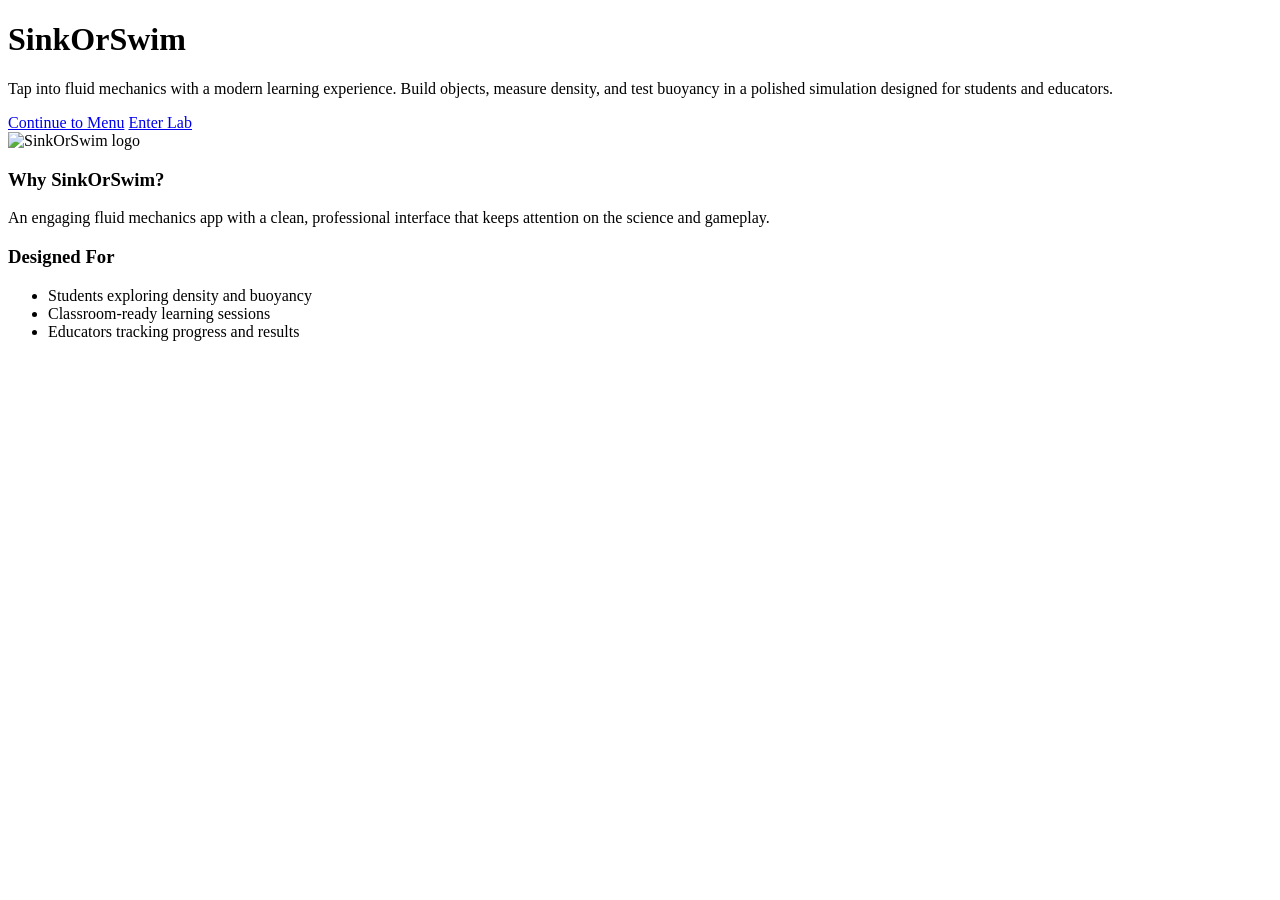
==== index.html @ 9ff9608d "Add files via upload" ====
<!DOCTYPE html>
<html lang="en">
<head>
  <meta charset="UTF-8">
  <meta name="viewport" content="width=device-width, initial-scale=1.0">
  <title>SinkOrSwim | Opening Page</title>
  <link rel="stylesheet" href="style.css">
</head>
<body>
  <div class="launch-page">
    <div class="launch-card">
      <div class="hero-panel">
        <div class="hero-left">
          <h1>SinkOrSwim</h1>
          <p>Tap into fluid mechanics with a modern learning experience. Build objects, measure density, and test buoyancy in a polished simulation designed for students and educators.</p>
          <div class="hero-actions">
            <a class="btn-primary" href="menupage.html">Continue to Menu</a>
            <a class="btn-secondary" href="simulation.html">Enter Lab</a>
          </div>
        </div>
        <div class="hero-image">
          <img src="images/SinkOrSwim.jpg" alt="SinkOrSwim logo">
        </div>
      </div>

      <div class="summary-panel">
        <div class="summary-card">
          <h3>Why SinkOrSwim?</h3>
          <p>An engaging fluid mechanics app with a clean, professional interface that keeps attention on the science and gameplay.</p>
        </div>
        <div class="summary-card">
          <h3>Designed For</h3>
          <ul>
            <li>Students exploring density and buoyancy</li>
            <li>Classroom-ready learning sessions</li>
            <li>Educators tracking progress and results</li>
          </ul>
        </div>
      </div>
    </div>
  </div>
</body>
</html>
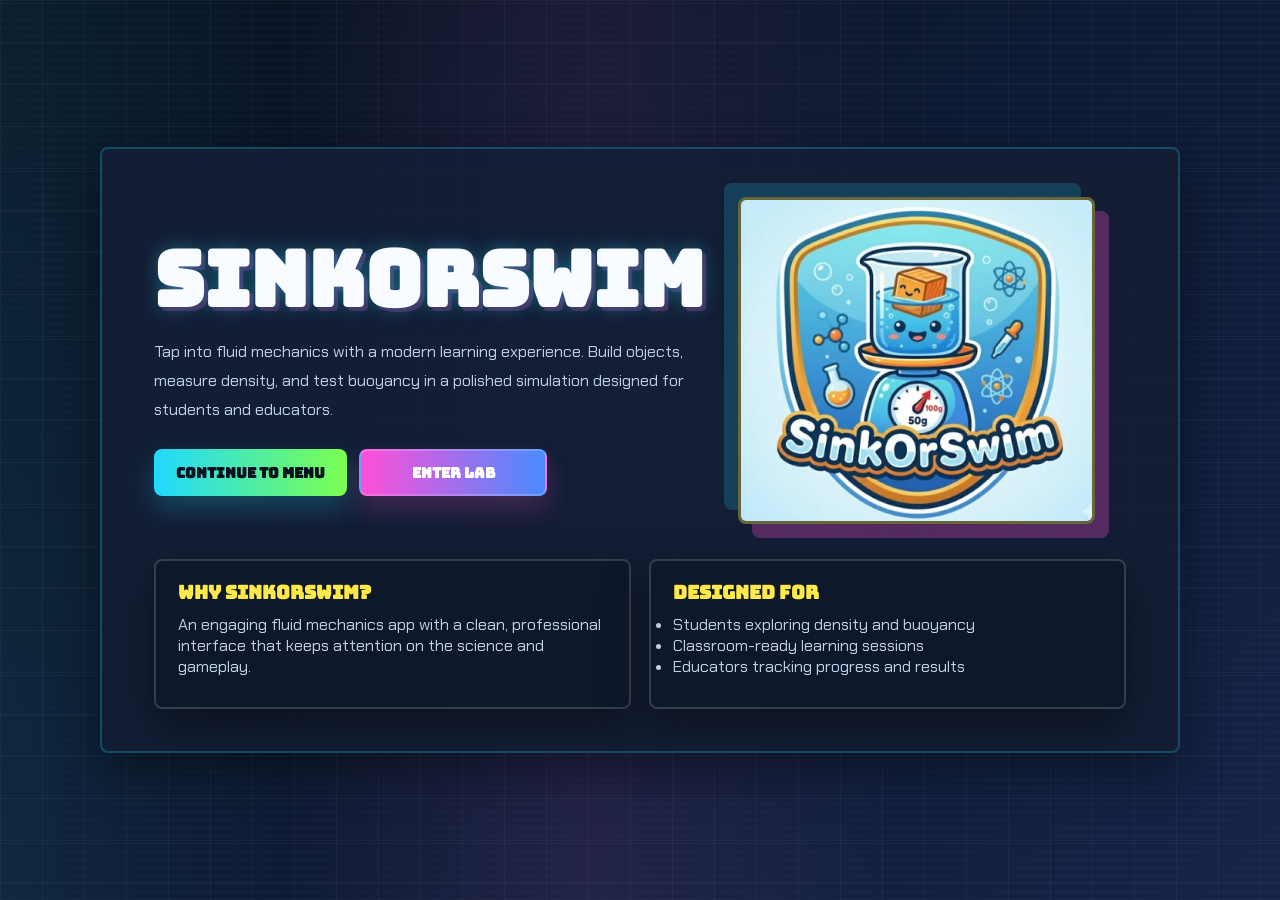
==== commit 89f491de: "Update index.html" ====
--- a/index.html
+++ b/index.html
@@ -3,9 +3,9 @@
 <head>
   <meta charset="UTF-8">
   <meta name="viewport" content="width=device-width, initial-scale=1.0">
-  <title>SinkOrSwim | Opening Page</title>
-  <link rel="stylesheet" href="style.css">
-</head>
+  <title>SinkOrSwim | Opening Page</title>
+  <link rel="stylesheet" href="style.css">
+</head>
 <body>
   <div class="launch-page">
     <div class="launch-card">
@@ -19,7 +19,7 @@
           </div>
         </div>
         <div class="hero-image">
-          <img src="images/SinkOrSwim.jpg" alt="SinkOrSwim logo">
+          <img src="SinkOrSwim.jpg" alt="SinkOrSwim logo">
         </div>
       </div>
 
--- a/style.css
+++ b/style.css
@@ -0,0 +1,1323 @@
+/*==================================================
+  VIVID ARCADE GAME UI
+==================================================*/
+
+@import url('https://fonts.googleapis.com/css2?family=Bungee&family=Chakra+Petch:wght@400;500;600;700&family=Press+Start+2P&display=swap');
+
+:root {
+  --bg: #07111f;
+  --bg-deep: #050912;
+  --panel: rgba(14, 24, 43, 0.88);
+  --panel-strong: rgba(20, 31, 54, 0.96);
+  --line: rgba(255, 255, 255, 0.16);
+  --text: #f8fbff;
+  --muted: #bfd0e6;
+  --cyan: #20d9ff;
+  --lime: #7cff4f;
+  --pink: #ff4fd8;
+  --orange: #ff9f1c;
+  --yellow: #ffe94a;
+  --red: #ff496f;
+  --blue: #498cff;
+  --accent: var(--cyan);
+  --accent-2: var(--lime);
+  --accent-3: var(--yellow);
+  --danger: var(--red);
+  --stroke: var(--line);
+  --stroke-strong: rgba(32, 217, 255, 0.45);
+  --shadow: 0 18px 48px rgba(0, 0, 0, 0.42);
+  --radius: 8px;
+}
+
+* {
+  box-sizing: border-box;
+  margin: 0;
+  padding: 0;
+}
+
+html {
+  scroll-behavior: smooth;
+}
+
+body {
+  min-height: 100vh;
+  overflow-x: hidden;
+  color: var(--text);
+  font-family: 'Chakra Petch', system-ui, -apple-system, BlinkMacSystemFont, sans-serif;
+  background:
+    linear-gradient(rgba(255, 255, 255, 0.035) 1px, transparent 1px),
+    linear-gradient(90deg, rgba(255, 255, 255, 0.035) 1px, transparent 1px),
+    linear-gradient(135deg, #07111f 0%, #152449 32%, #31174d 64%, #07111f 100%);
+  background-size: 42px 42px, 42px 42px, 320% 320%;
+  animation: bgMove 16s ease infinite;
+}
+
+body::before {
+  content: "";
+  position: fixed;
+  inset: 0;
+  pointer-events: none;
+  background:
+    linear-gradient(90deg, rgba(32, 217, 255, 0.12), transparent 22%, rgba(255, 79, 216, 0.12), transparent 70%),
+    repeating-linear-gradient(0deg, rgba(255, 255, 255, 0.045) 0 1px, transparent 1px 8px);
+  mix-blend-mode: screen;
+  opacity: 0.6;
+  z-index: -1;
+}
+
+@keyframes bgMove {
+  0% { background-position: 0 0, 0 0, 0% 50%; }
+  50% { background-position: 0 0, 0 0, 100% 50%; }
+  100% { background-position: 0 0, 0 0, 0% 50%; }
+}
+
+h1,
+h2,
+h3,
+h4,
+h5 {
+  color: var(--text);
+  font-family: 'Bungee', 'Chakra Petch', sans-serif;
+  letter-spacing: 0;
+  line-height: 1.05;
+}
+
+p,
+li {
+  color: var(--muted);
+}
+
+a {
+  color: inherit;
+}
+
+/*==================================================
+  LAYOUT
+==================================================*/
+
+.main,
+.container {
+  width: min(1180px, calc(100% - 32px));
+  margin: 0 auto;
+  padding: 36px 0;
+}
+
+.main {
+  min-height: 100vh;
+}
+
+.index-home,
+.authors-page {
+  display: flex;
+  flex-direction: column;
+  justify-content: center;
+  gap: 24px;
+}
+
+.card,
+.simulation,
+.stat,
+.summary-card,
+.author-card,
+.menu-card,
+.signup-card,
+.modal-content {
+  background: var(--panel);
+  border: 2px solid var(--line);
+  border-radius: var(--radius);
+  box-shadow: var(--shadow);
+  backdrop-filter: blur(16px);
+}
+
+.card {
+  padding: 28px;
+  margin-bottom: 24px;
+}
+
+.card h1,
+.card h2,
+.card h3,
+.card h4,
+.signup-card h2,
+#res-name,
+#modal-title {
+  color: var(--yellow) !important;
+}
+
+.card p,
+.signup-card p,
+#res-percent {
+  color: var(--muted) !important;
+}
+
+.card:hover,
+.menu-card:hover,
+.author-card:hover,
+.summary-card:hover {
+  border-color: rgba(32, 217, 255, 0.58);
+  transform: translateY(-4px);
+  box-shadow: 0 22px 54px rgba(32, 217, 255, 0.15), var(--shadow);
+}
+
+.eyebrow,
+.menu-card-tag,
+.badge {
+  display: inline-flex;
+  align-items: center;
+  width: fit-content;
+  min-height: 30px;
+  padding: 6px 12px;
+  border-radius: var(--radius);
+  color: #07111f;
+  background: linear-gradient(90deg, var(--yellow), var(--orange));
+  font-size: 0.74rem;
+  font-weight: 800;
+  letter-spacing: 0.08em;
+  text-transform: uppercase;
+}
+
+/*==================================================
+  NAV AND BUTTONS
+==================================================*/
+
+nav,
+.sidebar {
+  background: rgba(7, 17, 31, 0.86);
+  border-right: 2px solid rgba(32, 217, 255, 0.18);
+  backdrop-filter: blur(16px);
+}
+
+nav {
+  position: sticky;
+  top: 0;
+  z-index: 20;
+  display: flex;
+  align-items: center;
+  justify-content: space-between;
+  padding: 14px 32px;
+  border-right: 0;
+  border-bottom: 2px solid rgba(32, 217, 255, 0.18);
+}
+
+nav a,
+.sidebar a {
+  display: block;
+  color: var(--text);
+  text-decoration: none;
+  font-weight: 700;
+  border-radius: var(--radius);
+  transition: transform 0.2s ease, background 0.2s ease, color 0.2s ease;
+}
+
+nav a {
+  padding: 10px 16px;
+}
+
+nav a:hover,
+.sidebar a:hover {
+  color: #07111f;
+  background: linear-gradient(90deg, var(--lime), var(--cyan));
+  transform: translateY(-2px);
+}
+
+button,
+.btn,
+.btn-primary,
+.btn-secondary,
+.btn-success,
+.btn-warning,
+.btn-purple,
+.btn-danger,
+.btn-reset,
+.sim-primary-btn,
+.sim-open-btn {
+  display: inline-flex;
+  align-items: center;
+  justify-content: center;
+  min-height: 46px;
+  border: 0;
+  border-radius: var(--radius);
+  padding: 12px 22px;
+  color: #07111f;
+  font: 800 0.9rem 'Bungee', 'Chakra Petch', sans-serif;
+  text-decoration: none;
+  cursor: pointer;
+  background: linear-gradient(90deg, var(--cyan), var(--lime));
+  box-shadow: 0 12px 26px rgba(32, 217, 255, 0.22);
+  transition: transform 0.18s ease, filter 0.18s ease, box-shadow 0.18s ease;
+}
+
+button:hover,
+.btn:hover,
+.btn-primary:hover,
+.btn-secondary:hover,
+.btn-success:hover,
+.btn-warning:hover,
+.btn-purple:hover,
+.btn-danger:hover,
+.btn-reset:hover,
+.sim-primary-btn:hover,
+.sim-open-btn:hover {
+  transform: translateY(-2px);
+  filter: saturate(1.18);
+  box-shadow: 0 16px 34px rgba(255, 79, 216, 0.2);
+}
+
+.btn-primary { background: linear-gradient(90deg, var(--cyan), var(--lime)) !important; color: #07111f !important; }
+.btn-success { background: linear-gradient(90deg, var(--lime), #27f5a6) !important; color: #07111f !important; }
+.btn-warning { background: linear-gradient(90deg, var(--yellow), var(--orange)) !important; color: #07111f !important; }
+.btn-purple { background: linear-gradient(90deg, var(--pink), var(--blue)) !important; color: white !important; }
+.btn-danger,
+.btn-reset { background: linear-gradient(90deg, var(--red), var(--orange)) !important; color: white !important; }
+
+.btn-secondary {
+  color: white !important;
+  background: linear-gradient(90deg, var(--pink), var(--blue)) !important;
+  border: 2px solid rgba(255, 255, 255, 0.18);
+  box-shadow: 0 12px 26px rgba(255, 79, 216, 0.2);
+}
+
+.back-button {
+  position: fixed;
+  top: 16px;
+  left: 16px;
+  z-index: 50;
+}
+
+/*==================================================
+  OPENING PAGE
+==================================================*/
+
+.launch-page {
+  min-height: 100vh;
+  display: flex;
+  align-items: center;
+  justify-content: center;
+  padding: 28px;
+}
+
+.launch-card {
+  width: min(1080px, 100%);
+  overflow: hidden;
+  background: var(--panel-strong);
+  border: 2px solid rgba(32, 217, 255, 0.24);
+  border-radius: var(--radius);
+  box-shadow: var(--shadow);
+}
+
+.hero-panel {
+  display: grid;
+  grid-template-columns: 1.08fr 0.92fr;
+  gap: 34px;
+  align-items: center;
+  padding: 48px 52px 30px;
+}
+
+.hero-left {
+  text-align: left;
+}
+
+.hero-panel h1,
+.index-hero h1,
+.authors-panel h1 {
+  margin: 10px 0 16px;
+  font-size: clamp(2.6rem, 6vw, 5rem);
+  text-shadow: 0 0 18px rgba(32, 217, 255, 0.35), 4px 4px 0 rgba(255, 79, 216, 0.22);
+}
+
+.hero-panel p,
+.authors-intro {
+  max-width: 720px;
+  margin-bottom: 24px;
+  font-size: 1.02rem;
+  line-height: 1.8;
+}
+
+.hero-actions {
+  display: flex;
+  flex-wrap: wrap;
+  gap: 12px;
+}
+
+.hero-actions a {
+  min-width: 188px;
+}
+
+.hero-image img {
+  width: 100%;
+  max-width: 360px;
+  height: auto;
+  object-fit: contain;
+  border: 3px solid rgba(255, 233, 74, 0.36);
+  border-radius: var(--radius);
+  box-shadow: 14px 14px 0 rgba(255, 79, 216, 0.28), -14px -14px 0 rgba(32, 217, 255, 0.18);
+}
+
+.summary-panel {
+  display: grid;
+  grid-template-columns: repeat(2, minmax(0, 1fr));
+  gap: 18px;
+  padding: 0 52px 42px;
+}
+
+.summary-card {
+  min-height: 150px;
+  padding: 22px;
+}
+
+.summary-card h3 {
+  margin-bottom: 12px;
+  color: var(--yellow);
+}
+
+/*==================================================
+  MENU AND AUTHORS
+==================================================*/
+
+.index-hero,
+.authors-panel {
+  position: relative;
+  padding: 34px;
+}
+
+.index-hero {
+  background: var(--panel-strong);
+  border: 2px solid rgba(255, 233, 74, 0.28);
+  border-radius: var(--radius);
+  box-shadow: var(--shadow);
+}
+
+.hero-status {
+  display: grid;
+  gap: 4px;
+  margin-top: 16px;
+  padding: 16px;
+  border-left: 5px solid var(--lime);
+  background: rgba(124, 255, 79, 0.09);
+  border-radius: var(--radius);
+}
+
+.hero-status-title {
+  color: var(--lime);
+  font-weight: 800;
+  text-transform: uppercase;
+}
+
+.menu-grid,
+.authors-grid,
+.stats {
+  display: grid;
+  grid-template-columns: repeat(auto-fit, minmax(230px, 1fr));
+  gap: 18px;
+}
+
+.menu-card {
+  min-height: 250px;
+  padding: 24px;
+  cursor: pointer;
+  transition: transform 0.2s ease, box-shadow 0.2s ease, border-color 0.2s ease;
+}
+
+.menu-card:nth-child(1) { border-color: rgba(32, 217, 255, 0.5); }
+.menu-card:nth-child(2) { border-color: rgba(255, 233, 74, 0.5); }
+.menu-card:nth-child(3) { border-color: rgba(255, 79, 216, 0.5); }
+.menu-card:nth-child(4) { border-color: rgba(124, 255, 79, 0.5); }
+
+.menu-card-icon {
+  display: grid;
+  place-items: center;
+  width: 58px;
+  height: 58px;
+  margin-bottom: 16px;
+  border-radius: var(--radius);
+  color: #07111f;
+  background: linear-gradient(135deg, var(--cyan), var(--yellow), var(--pink));
+  font-size: 1.75rem;
+  overflow: hidden;
+}
+
+.menu-card h3 {
+  margin: 16px 0 10px;
+  color: var(--text);
+}
+
+.menu-card p {
+  line-height: 1.65;
+}
+
+.authors-panel {
+  width: 100%;
+}
+
+.author-card {
+  overflow: hidden;
+  padding: 0;
+}
+
+.author-photo {
+  display: block;
+  width: 100%;
+  aspect-ratio: 1 / 1;
+  object-fit: cover;
+  border-bottom: 3px solid rgba(255, 233, 74, 0.35);
+}
+
+.author-info {
+  padding: 18px;
+}
+
+.author-name {
+  color: var(--text);
+  font-weight: 800;
+}
+
+.author-role {
+  color: var(--cyan);
+  font-weight: 700;
+}
+
+.author-program {
+  margin-top: 6px;
+  font-size: 0.88rem;
+}
+
+.authors-back-btn {
+  margin-top: 24px;
+}
+
+/*==================================================
+  FORMS, TABLES, QUIZ
+==================================================*/
+
+input,
+select,
+textarea {
+  width: 100%;
+  margin: 8px 0 18px;
+  padding: 13px 14px;
+  border: 2px solid rgba(255, 255, 255, 0.14);
+  border-radius: var(--radius);
+  outline: none;
+  color: var(--text);
+  background: rgba(255, 255, 255, 0.09);
+  font-size: 0.96rem;
+}
+
+select {
+  color: var(--text);
+  background-color: rgba(31, 43, 70, 0.96);
+}
+
+select option {
+  color: #07111f;
+  background: #f8fbff;
+}
+
+select option:checked {
+  color: #07111f;
+  background: linear-gradient(90deg, var(--cyan), var(--lime));
+}
+
+input:focus,
+select:focus,
+textarea:focus {
+  border-color: var(--cyan);
+  box-shadow: 0 0 0 4px rgba(32, 217, 255, 0.15);
+}
+
+input::placeholder,
+textarea::placeholder {
+  color: rgba(248, 251, 255, 0.58);
+}
+
+label {
+  color: var(--text);
+  font-weight: 700;
+}
+
+table {
+  width: 100%;
+  overflow: hidden;
+  border-collapse: collapse;
+  border-radius: var(--radius);
+}
+
+th {
+  padding: 14px;
+  color: #07111f;
+  background: linear-gradient(90deg, var(--yellow), var(--lime));
+  text-align: left;
+}
+
+td {
+  padding: 14px;
+  border-bottom: 1px solid rgba(255, 255, 255, 0.1);
+  background: rgba(255, 255, 255, 0.06);
+}
+
+.option,
+#choices button {
+  width: 100%;
+  justify-content: flex-start;
+  margin: 8px 0;
+  color: var(--text);
+  background: rgba(255, 255, 255, 0.09);
+  border: 2px solid rgba(255, 255, 255, 0.12);
+}
+
+.option:hover,
+#choices button:hover {
+  color: #07111f;
+  background: linear-gradient(90deg, var(--cyan), var(--yellow));
+}
+
+.correct {
+  background: var(--lime) !important;
+  color: #07111f !important;
+  animation: pop 0.35s ease;
+}
+
+.wrong {
+  background: var(--red) !important;
+  color: white !important;
+  animation: shake 0.4s ease;
+}
+
+@keyframes pop {
+  50% { transform: scale(1.04); }
+}
+
+@keyframes shake {
+  0%, 100% { transform: translateX(0); }
+  25% { transform: translateX(-7px); }
+  50% { transform: translateX(7px); }
+  75% { transform: translateX(-7px); }
+}
+
+/*==================================================
+  SUPPORTING COMPONENTS
+==================================================*/
+
+.progress {
+  width: 100%;
+  height: 18px;
+  overflow: hidden;
+  border-radius: var(--radius);
+  background: rgba(255, 255, 255, 0.14);
+}
+
+.progress-bar {
+  width: 70%;
+  height: 100%;
+  background: linear-gradient(90deg, var(--lime), var(--cyan), var(--pink));
+  animation: fill 1.5s ease;
+}
+
+@keyframes fill {
+  from { width: 0; }
+}
+
+.stat {
+  padding: 28px;
+  text-align: center;
+}
+
+.stat h1 {
+  font-size: clamp(2.1rem, 5vw, 3.4rem);
+  color: var(--yellow);
+}
+
+.level {
+  padding: 20px;
+  border-radius: var(--radius);
+  background: linear-gradient(135deg, var(--pink), var(--blue), var(--cyan));
+  box-shadow: var(--shadow);
+}
+
+.sidebar {
+  position: fixed;
+  top: 0;
+  left: 0;
+  width: 260px;
+  min-height: 100vh;
+  padding: 24px;
+}
+
+.sidebar h2 {
+  margin-bottom: 12px;
+}
+
+.topic-desc {
+  margin-bottom: 20px;
+  font-size: 0.9rem;
+  line-height: 1.55;
+}
+
+.sidebar a {
+  margin: 8px 0;
+  padding: 12px;
+}
+
+.sidebar + .main,
+#quiz-main,
+#admin-panel,
+#results-page {
+  margin-left: min(300px, 26vw);
+  width: min(980px, calc(100% - 340px));
+}
+
+.modal {
+  position: fixed;
+  inset: 0;
+  z-index: 1000;
+  display: none;
+  align-items: center;
+  justify-content: center;
+  padding: 20px;
+  background: rgba(0, 0, 0, 0.64);
+}
+
+.modal-content {
+  width: min(760px, 100%);
+  max-height: 86vh;
+  overflow: auto;
+  padding: 28px;
+}
+
+footer {
+  padding: 24px;
+  color: var(--muted);
+  text-align: center;
+}
+
+::-webkit-scrollbar {
+  width: 10px;
+}
+
+::-webkit-scrollbar-thumb {
+  background: linear-gradient(var(--cyan), var(--pink));
+  border-radius: var(--radius);
+}
+
+::-webkit-scrollbar-track {
+  background: var(--bg-deep);
+}
+
+.float {
+  animation: float 3s ease-in-out infinite;
+}
+
+@keyframes float {
+  0%, 100% { transform: translateY(0); }
+  50% { transform: translateY(-10px); }
+}
+
+.fade {
+  animation: fadeUp 0.65s ease;
+}
+
+@keyframes fadeUp {
+  from {
+    opacity: 0;
+    transform: translateY(28px);
+  }
+  to {
+    opacity: 1;
+    transform: translateY(0);
+  }
+}
+
+/*==================================================
+  SIMULATION LAB
+==================================================*/
+
+.simulation-page .main {
+  width: min(1240px, calc(100% - 32px));
+}
+
+.sim-intro-screen {
+  min-height: calc(100vh - 72px);
+  display: grid;
+  place-items: center;
+}
+
+.sim-intro-panel,
+.tutorial-header,
+.tutorial-card,
+.tutorial-step-card,
+.tutorial-flow-note,
+.lab-header,
+.scale-lab-container,
+.sim-section-container,
+.control-panel,
+.solution-analysis-card {
+  background: var(--panel);
+  border: 2px solid var(--line);
+  border-radius: var(--radius);
+  box-shadow: var(--shadow);
+  backdrop-filter: blur(16px);
+}
+
+.sim-intro-panel,
+.tutorial-header {
+  width: min(900px, 100%);
+  padding: clamp(28px, 5vw, 54px);
+  text-align: center;
+  border-color: rgba(255, 233, 74, 0.35);
+}
+
+.sim-kicker,
+.sim-section-label {
+  display: inline-flex;
+  width: fit-content;
+  margin-bottom: 12px;
+  padding: 7px 12px;
+  border-radius: var(--radius);
+  color: #07111f;
+  background: linear-gradient(90deg, var(--pink), var(--yellow));
+  font-size: 0.75rem;
+  font-weight: 900;
+  letter-spacing: 0.08em;
+  text-transform: uppercase;
+}
+
+.sim-intro-panel h1,
+.tutorial-header h1,
+.lab-header h1 {
+  margin-bottom: 16px;
+  font-size: clamp(2.2rem, 5vw, 4.6rem);
+  text-shadow: 0 0 18px rgba(32, 217, 255, 0.32), 4px 4px 0 rgba(255, 79, 216, 0.2);
+}
+
+.sim-lead,
+.lab-summary {
+  max-width: 820px;
+  margin: 0 auto 24px;
+  line-height: 1.75;
+}
+
+.tutorial-grid,
+.tutorial-steps.tutorial-split {
+  display: grid;
+  grid-template-columns: repeat(auto-fit, minmax(230px, 1fr));
+  gap: 18px;
+  margin-top: 20px;
+}
+
+.tutorial-card,
+.tutorial-step-card,
+.tutorial-flow-note,
+.scale-lab-container,
+.sim-section-container,
+.control-panel,
+.solution-analysis-card {
+  padding: 22px;
+  min-width: 0;
+}
+
+.scale-lab-container {
+  overflow: hidden;
+}
+
+.tutorial-card h3,
+.tutorial-step-card h2,
+.tutorial-flow-note h2,
+.sim-section-title,
+.solution-analysis-card h3 {
+  margin-bottom: 10px;
+  color: var(--yellow);
+}
+
+.formula-text {
+  color: var(--lime);
+  font: 800 1.7rem 'Bungee', 'Chakra Petch', sans-serif;
+}
+
+.tutorial-action {
+  display: flex;
+  align-items: center;
+}
+
+.lab-header {
+  display: flex;
+  align-items: center;
+  justify-content: space-between;
+  gap: 18px;
+  margin-bottom: 18px;
+  padding: 24px;
+}
+
+.sim-layout {
+  display: grid;
+  grid-template-columns: minmax(280px, 0.9fr) minmax(320px, 1fr) minmax(280px, 0.9fr);
+  gap: 18px;
+  align-items: start;
+}
+
+.sim-section-header {
+  margin-bottom: 16px;
+}
+
+.digital-scale {
+  display: grid;
+  place-items: center;
+  min-height: 300px;
+  width: 100%;
+  overflow: hidden;
+  grid-template-rows: 136px 142px;
+  align-content: center;
+}
+
+.scale-plate {
+  position: relative;
+  display: grid;
+  place-items: end center;
+  width: min(300px, calc(100% - 28px));
+  height: 120px;
+  margin: 0 auto;
+  border: 3px solid rgba(255, 233, 74, 0.45);
+  border-radius: var(--radius);
+  background: linear-gradient(180deg, rgba(255, 255, 255, 0.22), rgba(32, 217, 255, 0.12));
+  box-shadow: inset 0 -14px 22px rgba(0, 0, 0, 0.26), 0 16px 28px rgba(0, 0, 0, 0.32);
+}
+
+.scale-body {
+  width: min(320px, calc(100% - 28px));
+  padding: 14px;
+  margin: 0 auto;
+  border: 3px solid rgba(32, 217, 255, 0.32);
+  border-radius: var(--radius);
+  background: linear-gradient(180deg, #1b2944, #0b1426);
+}
+
+.digital-readout {
+  display: flex;
+  align-items: center;
+  justify-content: center;
+  width: 100%;
+  min-height: 84px;
+  padding: 12px 10px;
+  border: 2px solid rgba(124, 255, 79, 0.4);
+  border-radius: var(--radius);
+  color: var(--lime);
+  background: #07110c;
+  font: 800 clamp(0.78rem, 1.45vw, 1.45rem) 'Press Start 2P', 'Bungee', sans-serif;
+  text-align: center;
+  text-shadow: 0 0 14px rgba(124, 255, 79, 0.45);
+  white-space: nowrap;
+  overflow: hidden;
+  text-overflow: clip;
+}
+
+.digital-readout .unit {
+  flex: 0 0 auto;
+  margin-left: 5px;
+  font-size: 0.42em;
+  color: var(--cyan);
+}
+
+#placed-object {
+  position: absolute;
+  bottom: 14px;
+  left: 50%;
+  margin-left: -43px;
+  transform: translateX(-50%);
+  width: 86px;
+  height: 86px;
+  transform-style: preserve-3d;
+  transform-origin: center center;
+  display: none;
+  pointer-events: none;
+}
+
+#particle-container {
+  position: absolute;
+  inset: 0;
+  z-index: 7;
+  pointer-events: none;
+  overflow: hidden;
+}
+
+#tank {
+  position: relative;
+  width: min(390px, 100%);
+  height: 390px;
+  margin: 0 auto;
+  overflow: hidden;
+  border: 4px solid rgba(32, 217, 255, 0.48);
+  border-radius: var(--radius);
+  background: linear-gradient(180deg, rgba(255, 255, 255, 0.08), rgba(7, 17, 31, 0.72));
+  box-shadow: inset 0 0 34px rgba(32, 217, 255, 0.2), var(--shadow);
+}
+
+#water {
+  --liquid-surface: rgba(116, 219, 255, 0.52);
+  --liquid-mid: rgba(38, 151, 218, 0.84);
+  --liquid-deep: rgba(11, 84, 148, 0.94);
+  --liquid-glow: rgba(125, 226, 255, 0.42);
+  --liquid-wave: #7ee6ff;
+  position: absolute;
+  left: 0;
+  right: 0;
+  bottom: 0;
+  height: 68%;
+  background: linear-gradient(180deg, var(--liquid-surface), var(--liquid-mid), var(--liquid-deep));
+  box-shadow: inset 0 18px 26px var(--liquid-glow);
+}
+
+.waves-container,
+.waves {
+  position: absolute;
+  top: -28px;
+  left: 0;
+  width: 100%;
+  height: 54px;
+}
+
+.waves use {
+  fill: var(--liquid-wave);
+  opacity: 0.62;
+  animation: waveMove 6s linear infinite;
+}
+
+.waves use:nth-child(2) { animation-delay: -2s; opacity: 0.45; }
+.waves use:nth-child(3) { animation-delay: -3s; opacity: 0.32; }
+.waves use:nth-child(4) { animation-delay: -4s; opacity: 0.24; }
+
+@keyframes waveMove {
+  from { transform: translateX(-90px); }
+  to { transform: translateX(85px); }
+}
+
+#object {
+  position: absolute;
+  left: 50%;
+  bottom: 70%;
+  width: 68px;
+  height: 68px;
+  transform: translateX(-50%);
+  border: 0;
+  border-radius: var(--radius);
+  background: none;
+  box-shadow: none;
+  transform-style: preserve-3d;
+  transform-origin: center center;
+  transition: top 0.9s ease, transform 0.9s ease;
+  pointer-events: none;
+}
+
+.face,
+.cube-face {
+  position: absolute;
+  width: 86px;
+  height: 86px;
+  border: 2px solid rgba(255, 255, 255, 0.22);
+  background: linear-gradient(135deg, var(--orange), var(--yellow) 45%, var(--pink));
+  box-shadow: inset -12px -14px 20px rgba(0, 0, 0, 0.22);
+}
+
+.face.front,
+.cube-face.front { transform: translateZ(43px); }
+.face.back,
+.cube-face.back { transform: rotateY(180deg) translateZ(43px); }
+.face.right,
+.cube-face.right { transform: rotateY(90deg) translateZ(43px); }
+.face.left,
+.cube-face.left { transform: rotateY(-90deg) translateZ(43px); }
+.face.top,
+.cube-face.top { transform: rotateX(90deg) translateZ(43px); background: linear-gradient(135deg, var(--yellow), var(--lime)); }
+.face.bottom,
+.cube-face.bottom { transform: rotateX(-90deg) translateZ(43px); background: linear-gradient(135deg, #9a3412, var(--orange)); }
+
+.sphere-3d {
+  width: 92px;
+  height: 92px;
+  border-radius: 999px;
+  border: 3px solid rgba(255, 255, 255, 0.24);
+  background:
+    radial-gradient(circle at 28% 24%, rgba(255, 255, 255, 0.9) 0 9px, transparent 10px),
+    radial-gradient(circle at 35% 32%, var(--yellow), var(--orange) 42%, var(--pink) 74%);
+  box-shadow: inset -18px -20px 26px rgba(0, 0, 0, 0.28), 0 14px 24px rgba(0, 0, 0, 0.35);
+}
+
+.cylinder-3d {
+  position: relative;
+  width: 92px;
+  height: 112px;
+  transform-style: preserve-3d;
+}
+
+.cylinder-3d .side {
+  position: absolute;
+  inset: 14px 0;
+  border: 3px solid rgba(255, 255, 255, 0.22);
+  background: linear-gradient(90deg, var(--cyan), var(--blue) 48%, var(--pink));
+  box-shadow: inset -16px 0 22px rgba(0, 0, 0, 0.24);
+}
+
+.cylinder-3d .cap {
+  position: absolute;
+  left: 0;
+  width: 92px;
+  height: 30px;
+  border-radius: 50%;
+  border: 3px solid rgba(255, 255, 255, 0.25);
+  background: linear-gradient(135deg, var(--lime), var(--cyan));
+}
+
+.cylinder-3d .top-cap {
+  top: 0;
+}
+
+.cylinder-3d .bottom-cap {
+  bottom: 0;
+  background: linear-gradient(135deg, var(--blue), var(--pink));
+}
+
+.granite-3d,
+.coal-3d,
+.quartz-3d,
+.seashell-3d,
+.driftwood-3d,
+.pumice-3d {
+  width: 86px;
+  height: 74px;
+  border: 3px solid rgba(255, 255, 255, 0.2);
+  box-shadow: inset -12px -16px 22px rgba(0, 0, 0, 0.28), 0 12px 24px rgba(0, 0, 0, 0.34);
+}
+
+.granite-3d {
+  border-radius: 42% 58% 48% 52% / 55% 38% 62% 45%;
+  background:
+    radial-gradient(circle at 24% 28%, rgba(255, 255, 255, 0.3) 0 4px, transparent 5px),
+    radial-gradient(circle at 66% 58%, rgba(7, 17, 31, 0.32) 0 5px, transparent 6px),
+    linear-gradient(135deg, #9ca3af, #475569 48%, #1f2937);
+}
+
+.coal-3d {
+  border-radius: 35% 65% 44% 56% / 52% 42% 58% 48%;
+  background:
+    radial-gradient(circle at 28% 24%, rgba(255, 255, 255, 0.28) 0 5px, transparent 6px),
+    linear-gradient(135deg, #1f2937, #050912 54%, #111827);
+}
+
+.quartz-3d {
+  clip-path: polygon(50% 0, 82% 24%, 72% 100%, 28% 100%, 18% 24%);
+  background: linear-gradient(135deg, #f8fbff, #a7f3ff 42%, #8b5cf6);
+}
+
+.seashell-3d {
+  border-radius: 70% 30% 58% 42% / 70% 45% 55% 30%;
+  background:
+    repeating-radial-gradient(circle at 35% 65%, rgba(255, 255, 255, 0.35) 0 5px, transparent 6px 12px),
+    linear-gradient(135deg, #ffe4b5, #ff9f1c 55%, #ff4fd8);
+}
+
+.driftwood-3d {
+  width: 120px;
+  height: 46px;
+  border-radius: 40% 60% 46% 54% / 56% 42% 58% 44%;
+  background:
+    repeating-linear-gradient(14deg, rgba(255, 255, 255, 0.12) 0 4px, transparent 5px 13px),
+    linear-gradient(135deg, #b7791f, #7c3f12 52%, #3f2313);
+}
+
+.pumice-3d {
+  border-radius: 48% 52% 42% 58% / 52% 40% 60% 48%;
+  background:
+    radial-gradient(circle at 24% 26%, rgba(7, 17, 31, 0.32) 0 4px, transparent 5px),
+    radial-gradient(circle at 62% 42%, rgba(7, 17, 31, 0.24) 0 5px, transparent 6px),
+    radial-gradient(circle at 44% 70%, rgba(7, 17, 31, 0.26) 0 4px, transparent 5px),
+    linear-gradient(135deg, #d1d5db, #94a3b8 50%, #64748b);
+}
+
+.particle {
+  position: absolute;
+  width: 6px;
+  height: 6px;
+  border-radius: 999px;
+  background: var(--liquid-particle, var(--cyan));
+  opacity: 0.75;
+  pointer-events: none;
+}
+
+@keyframes particle-fly {
+  0% {
+    opacity: 0.95;
+    transform: translate(0, 0) scale(1);
+  }
+  100% {
+    opacity: 0;
+    transform: translate(var(--dx), var(--dy)) scale(0.25);
+  }
+}
+
+.control-grid {
+  display: grid;
+  grid-template-columns: repeat(auto-fit, minmax(210px, 1fr));
+  gap: 16px;
+}
+
+.shape-choice-buttons {
+  display: grid;
+  grid-template-columns: repeat(2, minmax(0, 1fr));
+  gap: 8px;
+  margin: 8px 0 12px;
+}
+
+.shape-choice-btn {
+  min-height: 40px;
+  padding: 9px 10px;
+  color: var(--text);
+  background: rgba(255, 255, 255, 0.08);
+  border: 2px solid rgba(255, 255, 255, 0.12);
+  box-shadow: none;
+}
+
+.shape-choice-btn.active {
+  color: #07111f;
+  background: linear-gradient(90deg, var(--yellow), var(--lime));
+}
+
+.info-box {
+  margin: 14px 0;
+  padding: 14px;
+  border-radius: var(--radius);
+  background: linear-gradient(90deg, rgba(255, 233, 74, 0.92), rgba(124, 255, 79, 0.9));
+}
+
+.info-box p {
+  color: #07111f !important;
+}
+
+.solution-analysis-card {
+  margin-top: 18px;
+  overflow-x: auto;
+}
+
+.quiz-modal,
+#quiz-modal {
+  position: fixed;
+  inset: 0;
+  z-index: 1000;
+  display: none;
+  overflow: auto;
+  padding: 24px;
+  background: rgba(0, 0, 0, 0.72);
+}
+
+.quiz-modal.active,
+#quiz-modal.active {
+  display: block;
+}
+
+#quiz-modal > div {
+  background: var(--panel-strong) !important;
+  border-color: rgba(32, 217, 255, 0.42) !important;
+  border-radius: var(--radius) !important;
+  box-shadow: var(--shadow) !important;
+}
+
+.quiz-option-btn {
+  padding: 12px !important;
+  color: var(--text) !important;
+  text-align: left !important;
+  background: rgba(255, 255, 255, 0.08) !important;
+  border: 2px solid rgba(255, 255, 255, 0.12) !important;
+  border-radius: var(--radius) !important;
+}
+
+.quiz-option-btn:hover {
+  color: #07111f !important;
+  background: linear-gradient(90deg, var(--cyan), var(--yellow)) !important;
+  transform: translateX(4px) !important;
+}
+
+.quiz-feedback-correct {
+  color: #07111f !important;
+  background: rgba(124, 255, 79, 0.92) !important;
+  border: 2px solid var(--lime) !important;
+}
+
+.quiz-feedback-incorrect {
+  color: white !important;
+  background: rgba(255, 73, 111, 0.92) !important;
+  border: 2px solid var(--red) !important;
+}
+
+@media (max-width: 980px) {
+  .hero-panel,
+  .summary-panel {
+    grid-template-columns: 1fr;
+  }
+
+  .hero-panel {
+    padding: 34px 28px 24px;
+  }
+
+  .summary-panel {
+    padding: 0 28px 28px;
+  }
+
+  .hero-left {
+    text-align: center;
+  }
+
+  .hero-actions {
+    justify-content: center;
+  }
+
+  .sidebar {
+    position: static;
+    width: min(100% - 32px, 980px);
+    min-height: auto;
+    margin: 16px auto 0;
+    border-right: 0;
+    border-bottom: 2px solid rgba(32, 217, 255, 0.18);
+  }
+
+  .sidebar + .main,
+  #quiz-main,
+  #admin-panel,
+  #results-page {
+    width: min(980px, calc(100% - 32px));
+    margin-left: auto;
+  }
+
+  .sim-layout {
+    grid-template-columns: 1fr;
+  }
+
+  .lab-header {
+    display: grid;
+  }
+}
+
+@media (max-width: 640px) {
+  .launch-page {
+    padding: 16px;
+  }
+
+  .hero-panel,
+  .index-hero,
+  .authors-panel,
+  .card {
+    padding: 22px;
+  }
+
+  .hero-actions a,
+  .sim-primary-btn,
+  .sim-open-btn {
+    width: 100%;
+  }
+
+  .menu-grid,
+  .authors-grid {
+    grid-template-columns: 1fr;
+  }
+
+  .back-button {
+    position: static;
+    margin: 16px 0 0 16px;
+  }
+}
